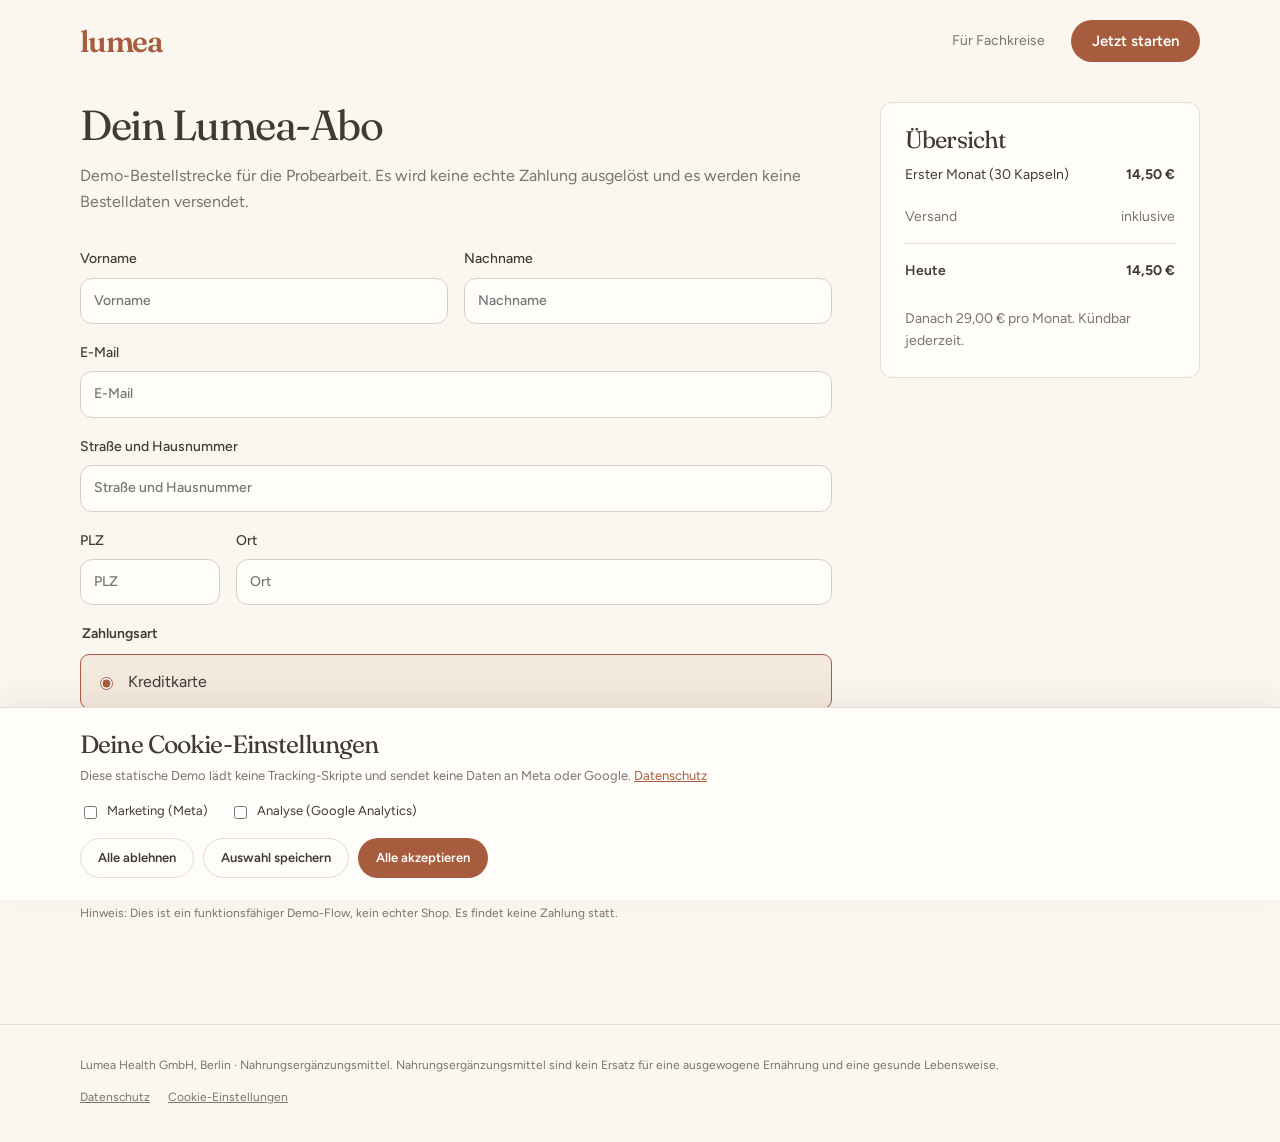
==== bestellen.html @ 2bfe5373 "Initial commit Co-authored-by: Copilot <223556219+Copilot@users.noreply.github.com>" ====
<!doctype html>
<html lang="de"><head><meta charset="utf-8"><meta name="viewport" content="width=device-width, initial-scale=1"><title>Lumea bestellen – erster Monat 14,50 €</title><meta name="description" content="Starte dein Lumea-Abo: erster Monat 14,50 €, danach 29 € pro Monat, jederzeit kündbar."><link rel="icon" href="favicon.ico"><link rel="preconnect" href="https://fonts.googleapis.com"><link rel="preconnect" href="https://fonts.gstatic.com" crossorigin><link href="https://fonts.googleapis.com/css2?family=Fraunces:ital,opsz,wght@0,9..144,400;0,9..144,600;1,9..144,400&family=Figtree:wght@400;500;600&display=swap" rel="stylesheet"><link rel="stylesheet" href="css/style.css"><script defer src="js/main.js"></script></head>
<body><div class="site-shell"><header class="site-header wrap"><a class="logo" href="index.html">lumea</a><nav class="nav"><a class="nav-muted" href="fachkreise.html">Für Fachkreise</a><a class="button button-small" href="bestellen.html">Jetzt starten</a></nav></header>
<main class="wrap checkout-layout"><form id="order-form" class="checkout-form">
<h1>Dein Lumea-Abo</h1>
<p class="muted">Demo-Bestellstrecke für die Probearbeit. Es wird keine echte Zahlung ausgelöst und es werden keine Bestelldaten versendet.</p>
<div class="field-grid"><label>Vorname<input name="firstName" autocomplete="given-name" required placeholder="Vorname"></label><label>Nachname<input name="lastName" autocomplete="family-name" required placeholder="Nachname"></label></div>
<label>E-Mail<input type="email" name="email" autocomplete="email" required placeholder="E-Mail"></label>
<label>Straße und Hausnummer<input name="street" autocomplete="street-address" required placeholder="Straße und Hausnummer"></label>
<div class="field-grid field-grid-post"><label>PLZ<input name="postcode" autocomplete="postal-code" pattern="[0-9]{5}" required placeholder="PLZ"></label><label>Ort<input name="city" autocomplete="address-level2" required placeholder="Ort"></label></div>
<fieldset><legend>Zahlungsart</legend><label class="radio-card"><input type="radio" name="payment" value="card" checked> Kreditkarte</label><label class="radio-card"><input type="radio" name="payment" value="paypal"> PayPal</label></fieldset>
<label class="checkbox-label"><input type="checkbox" required> Ich verstehe, dass mein Abo nach dem ersten Monat automatisch zu 29,00 € pro Monat weiterläuft und jederzeit kündbar ist.</label>
<button class="button button-wide" type="submit">Zahlungspflichtig bestellen</button>
<p class="tiny muted">Hinweis: Dies ist ein funktionsfähiger Demo-Flow, kein echter Shop. Es findet keine Zahlung statt.</p>
</form>
<aside class="order-summary"><h2>Übersicht</h2><div class="summary-row"><span>Erster Monat (30 Kapseln)</span><strong>14,50 €</strong></div><div class="summary-row muted"><span>Versand</span><span>inklusive</span></div><div class="summary-row summary-total"><span>Heute</span><strong>14,50 €</strong></div><p class="muted">Danach 29,00 € pro Monat. Kündbar jederzeit.</p></aside>
</main>
<footer class="site-footer"><div class="wrap footer-inner"><p>Lumea Health GmbH, Berlin · Nahrungsergänzungsmittel. Nahrungsergänzungsmittel sind kein Ersatz für eine ausgewogene Ernährung und eine gesunde Lebensweise.</p><div class="footer-links"><a href="datenschutz.html">Datenschutz</a><button class="text-button" data-open-cookies>Cookie-Einstellungen</button></div></div></footer></div>
<section class="cookie-banner" id="cookie-banner" role="dialog" aria-labelledby="cookie-title" hidden><div class="cookie-inner wrap"><h2 id="cookie-title">Deine Cookie-Einstellungen</h2><p>Diese statische Demo lädt keine Tracking-Skripte und sendet keine Daten an Meta oder Google. <a href="datenschutz.html">Datenschutz</a></p><div class="cookie-options"><label><input type="checkbox" id="consent-marketing"> Marketing (Meta)</label><label><input type="checkbox" id="consent-analytics"> Analyse (Google Analytics)</label></div><div class="cookie-actions"><button class="button button-outline" data-consent="deny">Alle ablehnen</button><button class="button button-outline" data-consent="save">Auswahl speichern</button><button class="button" data-consent="accept">Alle akzeptieren</button></div></div></section></body></html>
---- css/style.css ----
/* Lumea static demo — plain CSS, no build tools required */
:root{--bg:#faf7f1;--text:#403b32;--muted:#7a7469;--card:#fffdf9;--primary:#a75d3d;--primary-dark:#8e4b30;--sage:#e1e9dc;--sage-text:#344d3a;--ink:#34463a;--ink-text:#f7f4ea;--border:#e4ddd1;--input:#d9d0c3;--radius:12px;--display:"Fraunces",Georgia,serif;--sans:"Figtree",system-ui,sans-serif}
*{box-sizing:border-box}html{scroll-behavior:smooth}body{margin:0;background:var(--bg);color:var(--text);font-family:var(--sans);font-size:16px;line-height:1.6}a{color:inherit}button,input{font:inherit}button{cursor:pointer}.wrap{width:min(1120px,calc(100% - 48px));margin-inline:auto}.site-shell{min-height:100vh;display:flex;flex-direction:column}.site-shell main{flex:1}.site-header{display:flex;align-items:center;justify-content:space-between;padding-block:20px}.logo{font:600 30px var(--display);color:var(--primary);text-decoration:none;letter-spacing:-1.2px}.nav{display:flex;align-items:center;gap:26px;font-size:14px}.nav a{text-decoration:none}.nav-muted{color:var(--muted)}.nav-muted:hover{color:var(--text)}h1,h2,h3{font-family:var(--display);letter-spacing:-.035em;font-weight:400;line-height:1.12;margin-top:0}h1{font-size:clamp(42px,5vw,64px);margin-bottom:0}h1 em,h2 em{color:var(--primary);font-weight:400}h2{font-size:clamp(32px,4vw,42px);margin-bottom:0}h3{font-size:22px;margin-bottom:4px}p{margin-top:0}.button{display:inline-flex;align-items:center;justify-content:center;min-height:48px;padding:12px 26px;border:1px solid transparent;border-radius:999px;background:var(--primary);color:white;text-decoration:none;font-size:15px;font-weight:600;transition:background .15s,transform .15s}.button:hover{background:var(--primary-dark)}.button:active{transform:translateY(1px)}.button-small{min-height:40px;padding:8px 20px}.button-outline{background:transparent;border-color:var(--border);color:var(--text)}.button-outline:hover{background:#f0ebe2}.button-wide{width:100%;margin-top:5px}.pill{display:inline-flex;align-items:center;padding:5px 12px;border-radius:999px;background:var(--sage);color:var(--sage-text);font-size:12px;font-weight:600;margin-bottom:20px}.hero{display:grid;grid-template-columns:1fr 1fr;gap:52px;align-items:center;padding-top:12px}.hero-copy{padding-block:18px}.hero h1{font-size:clamp(44px,5vw,62px)}.lead{font-size:18px;line-height:1.65;color:var(--muted);max-width:490px;margin:22px 0 0}.hero-actions{display:flex;align-items:center;flex-wrap:wrap;gap:14px;margin-top:28px}.small{font-size:13px}.muted{color:var(--muted)}.hero-image{display:block;width:88%;height:80%;justify-self:end;aspect-ratio:8/9;object-fit:cover;border-radius:18px}.section{margin-top:108px}.section>h2{max-width:620px}.ingredient-grid{display:grid;grid-template-columns:repeat(4,1fr);gap:16px;margin-top:32px}.ingredient{padding:24px;border:1px solid var(--border);background:var(--card);border-radius:var(--radius)}.ingredient-amount{font-size:14px;color:var(--primary);margin:0}.ingredient .muted{font-size:14px;line-height:1.6;margin:16px 0 0}.founders{display:grid;grid-template-columns:2fr 1fr;gap:34px;align-items:center;padding:48px;border-radius:18px;background:var(--ink);color:var(--ink-text)}.founders h2{font-size:clamp(32px,4vw,40px)}.founders p{max-width:580px;opacity:.82;line-height:1.7;margin:20px 0 0}.benefits{padding:0;margin:0;list-style:none;display:grid;gap:12px;font-size:14px}.closing{text-align:center;max-width:720px;margin:104px auto 0;padding:0 24px 12px}.closing p{margin:18px 0 26px}.site-footer{border-top:1px solid var(--border);margin-top:90px}.footer-inner{padding-block:30px 34px;font-size:12px;line-height:1.7;color:var(--muted)}.footer-inner p{margin:0 0 10px}.footer-links{display:flex;gap:18px;align-items:center;margin-top:12px}.footer-links a,.text-button{text-decoration:underline}.text-button{border:0;background:transparent;color:inherit;padding:0;font-size:inherit}.checkout-layout{display:grid;grid-template-columns:minmax(0,1fr) 320px;gap:48px;padding-top:20px;align-items:start}.checkout-form{display:grid;gap:18px}.checkout-form h1{font-size:42px;margin-bottom:-4px}.checkout-form>label,.field-grid label,.login-card label{display:grid;gap:7px;font-size:14px;font-weight:500}.field-grid{display:grid;grid-template-columns:1fr 1fr;gap:16px}.field-grid-post{grid-template-columns:140px 1fr}input:not([type=checkbox]):not([type=radio]){width:100%;min-height:46px;padding:11px 13px;border:1px solid var(--input);border-radius:var(--radius);background:var(--card);color:var(--text);outline:none}input:focus{border-color:var(--primary)!important;box-shadow:0 0 0 3px #a75d3d20}fieldset{padding:0;margin:0;border:0;display:grid;gap:9px}legend{font-size:14px;font-weight:600;margin-bottom:8px}.radio-card{display:flex;align-items:center;gap:12px;padding:14px;border:1px solid var(--border);border-radius:9px;background:var(--card);cursor:pointer}.radio-card:has(input:checked){border-color:var(--primary);background:#f3e9df}.checkbox-label{display:flex!important;grid-template-columns:auto 1fr;align-items:flex-start;gap:10px!important;font-size:13px!important;font-weight:400!important;color:var(--muted)}input[type=checkbox],input[type=radio]{accent-color:var(--primary);margin-top:4px}.order-summary{background:var(--card);border:1px solid var(--border);border-radius:var(--radius);padding:24px;font-size:14px}.order-summary h2{font-size:24px}.summary-row{display:flex;justify-content:space-between;gap:12px;padding:10px 0}.summary-total{border-top:1px solid var(--border);font-weight:600;margin-top:4px;padding-top:16px}.order-summary p{margin:16px 0 0}.tiny{font-size:12px;line-height:1.5}.thankyou{max-width:760px;text-align:center;padding-top:92px;padding-bottom:24px}.thankyou h1{font-size:clamp(40px,5vw,58px)}.thankyou .lead{margin:24px auto}.thankyou .button{margin-top:20px}.fach-page{padding-top:24px;max-width:900px}.login-card{max-width:440px;margin:38px auto 0;padding:32px;background:var(--card);border:1px solid var(--border);border-radius:16px}.login-card h1{font-size:40px;margin-bottom:16px}.login-card form{display:grid;gap:12px;margin-top:24px}.eyebrow{text-transform:uppercase;letter-spacing:.18em;font-size:11px;color:var(--primary);font-weight:600;margin-bottom:8px}.form-error{color:#a42e2e;font-size:13px;margin:0}.fach-heading{display:flex;align-items:flex-start;justify-content:space-between;gap:24px}.fach-heading h1{font-size:clamp(34px,4vw,44px)}.subheading{font-size:29px;margin:42px 0 14px}.table-scroll{overflow-x:auto}table{border-collapse:collapse;width:100%;font-size:14px;background:var(--card)}th,td{text-align:left;padding:13px 12px;border-bottom:1px solid var(--border)}th{color:var(--muted);font-weight:500}.info-list,.safety-list{padding:0;margin:0;display:grid;gap:12px}.info-list{list-style:none}.info-list li{background:var(--card);border:1px solid var(--border);border-radius:9px;padding:16px;font-size:14px;line-height:1.65}.safety-list{padding-left:20px;font-size:14px;line-height:1.7}.privacy-page{max-width:800px;padding-top:38px}.privacy-page h1{font-size:46px;margin-bottom:30px}.privacy-page h2{font-size:27px;margin:28px 0 10px}.privacy-page p{color:var(--muted);line-height:1.75}.back-link{margin-top:32px}.cookie-banner{position:fixed;z-index:50;inset:auto 0 0;background:var(--card);border-top:1px solid var(--border);box-shadow:0 -8px 28px #2f271a12;max-height:85vh;overflow:auto}.cookie-banner[hidden],[hidden]{display:none!important}.cookie-inner{padding-block:22px}.cookie-inner h2{font-size:25px;margin-bottom:8px}.cookie-inner p{font-size:13px;max-width:850px;color:var(--muted);margin-bottom:14px}.cookie-inner p a{color:var(--primary)}.cookie-options{display:flex;gap:22px;flex-wrap:wrap;font-size:13px;margin-bottom:16px}.cookie-options label{display:flex;align-items:center;gap:7px}.cookie-actions{display:flex;flex-wrap:wrap;gap:9px}.cookie-actions .button{min-height:40px;padding:8px 17px;font-size:13px}
@media(max-width:850px){.hero{gap:30px}.ingredient-grid{grid-template-columns:repeat(2,1fr)}.founders{padding:34px;grid-template-columns:1fr 1fr}.checkout-layout{grid-template-columns:minmax(0,1fr) 280px;gap:25px}}
@media(max-width:640px){.wrap{width:calc(100% - 36px)}.site-header{padding-block:15px}.logo{font-size:27px}.nav{gap:13px;font-size:12px}.nav .button-small{padding:7px 13px;min-height:36px}.hero{grid-template-columns:1fr;gap:24px;padding-top:12px}.hero-copy{padding:8px 0 0}.hero h1{font-size:46px}.lead{font-size:16px}.hero-image{width:100%;aspect-ratio:5/4;object-position:center 38%}.section{margin-top:72px}.ingredient-grid{gap:10px}.ingredient{padding:18px}.ingredient h3{font-size:20px}.founders{grid-template-columns:1fr;padding:27px;gap:26px}.closing{margin-top:75px}.site-footer{margin-top:68px}.checkout-layout{grid-template-columns:1fr;padding-top:12px}.checkout-form h1{font-size:37px}.order-summary{grid-row:1}.field-grid{gap:10px}.field-grid-post{grid-template-columns:100px 1fr}.thankyou{padding-top:55px}.fach-heading{display:block}.fach-heading .button{margin-top:15px}.login-card{padding:24px;margin-top:20px}.subheading{font-size:25px}.cookie-inner{padding-block:16px}.cookie-actions .button{flex:1 1 auto}.footer-inner{font-size:11px}}
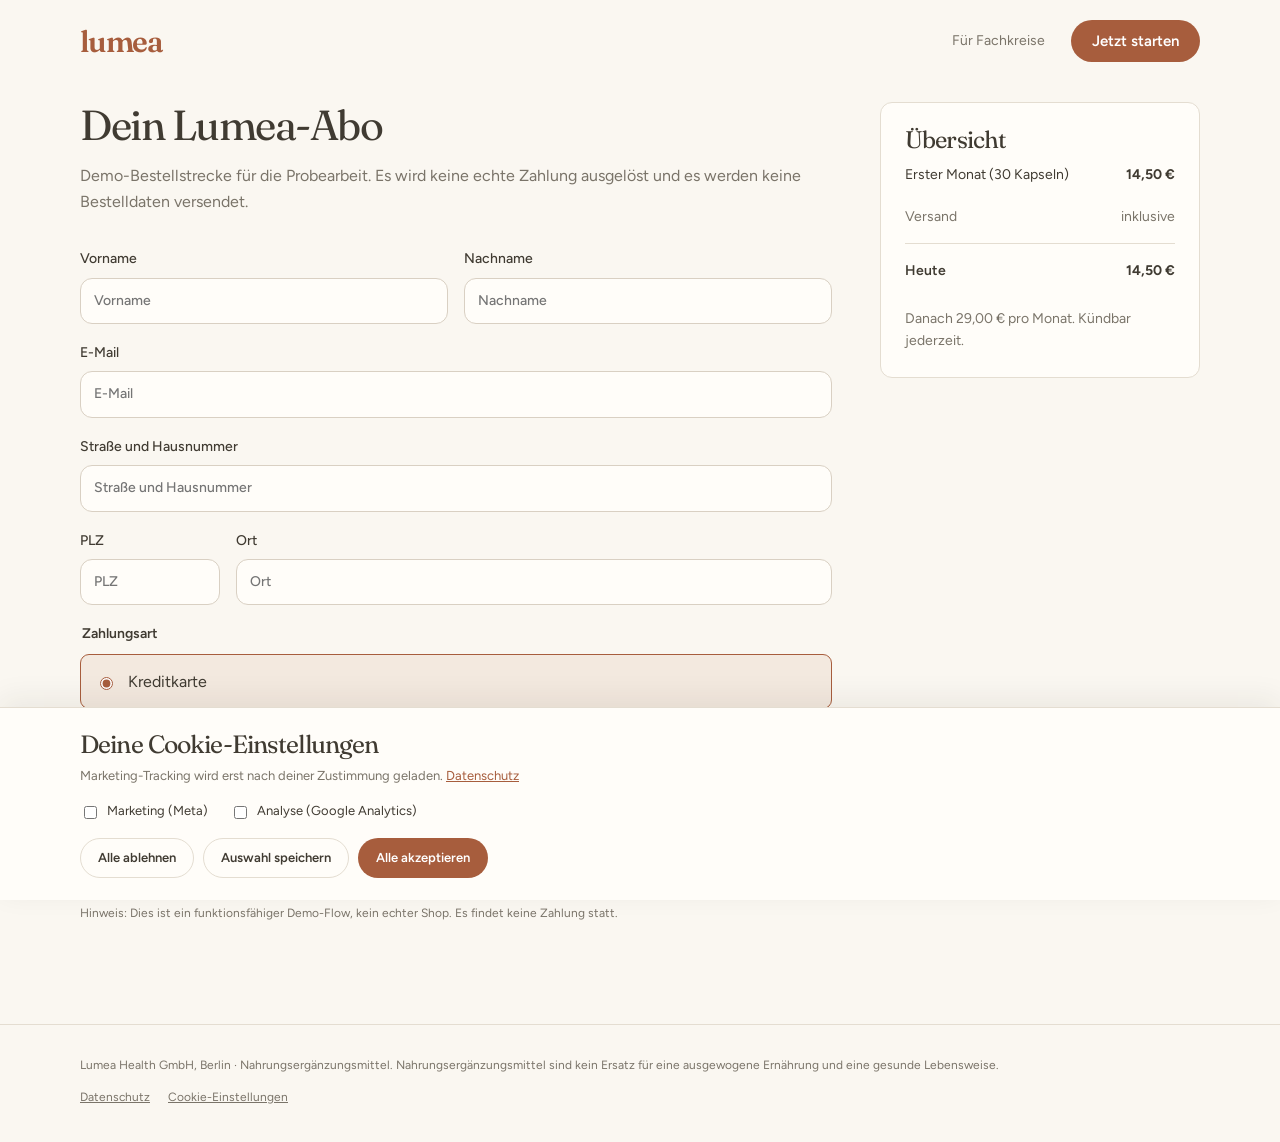
==== commit d38c8f77: "Add Meta Pixel with consent handling Co-authored-by: Copilot <223556219+Copilot@users.noreply.github" ====
--- a/bestellen.html
+++ b/bestellen.html
@@ -16,4 +16,4 @@
 <aside class="order-summary"><h2>Übersicht</h2><div class="summary-row"><span>Erster Monat (30 Kapseln)</span><strong>14,50 €</strong></div><div class="summary-row muted"><span>Versand</span><span>inklusive</span></div><div class="summary-row summary-total"><span>Heute</span><strong>14,50 €</strong></div><p class="muted">Danach 29,00 € pro Monat. Kündbar jederzeit.</p></aside>
 </main>
 <footer class="site-footer"><div class="wrap footer-inner"><p>Lumea Health GmbH, Berlin · Nahrungsergänzungsmittel. Nahrungsergänzungsmittel sind kein Ersatz für eine ausgewogene Ernährung und eine gesunde Lebensweise.</p><div class="footer-links"><a href="datenschutz.html">Datenschutz</a><button class="text-button" data-open-cookies>Cookie-Einstellungen</button></div></div></footer></div>
-<section class="cookie-banner" id="cookie-banner" role="dialog" aria-labelledby="cookie-title" hidden><div class="cookie-inner wrap"><h2 id="cookie-title">Deine Cookie-Einstellungen</h2><p>Diese statische Demo lädt keine Tracking-Skripte und sendet keine Daten an Meta oder Google. <a href="datenschutz.html">Datenschutz</a></p><div class="cookie-options"><label><input type="checkbox" id="consent-marketing"> Marketing (Meta)</label><label><input type="checkbox" id="consent-analytics"> Analyse (Google Analytics)</label></div><div class="cookie-actions"><button class="button button-outline" data-consent="deny">Alle ablehnen</button><button class="button button-outline" data-consent="save">Auswahl speichern</button><button class="button" data-consent="accept">Alle akzeptieren</button></div></div></section></body></html>+<section class="cookie-banner" id="cookie-banner" role="dialog" aria-labelledby="cookie-title" hidden><div class="cookie-inner wrap"><h2 id="cookie-title">Deine Cookie-Einstellungen</h2><p>Marketing-Tracking wird erst nach deiner Zustimmung geladen. <a href="datenschutz.html">Datenschutz</a></p><div class="cookie-options"><label><input type="checkbox" id="consent-marketing"> Marketing (Meta)</label><label><input type="checkbox" id="consent-analytics"> Analyse (Google Analytics)</label></div><div class="cookie-actions"><button class="button button-outline" data-consent="deny">Alle ablehnen</button><button class="button button-outline" data-consent="save">Auswahl speichern</button><button class="button" data-consent="accept">Alle akzeptieren</button></div></div></section></body></html>
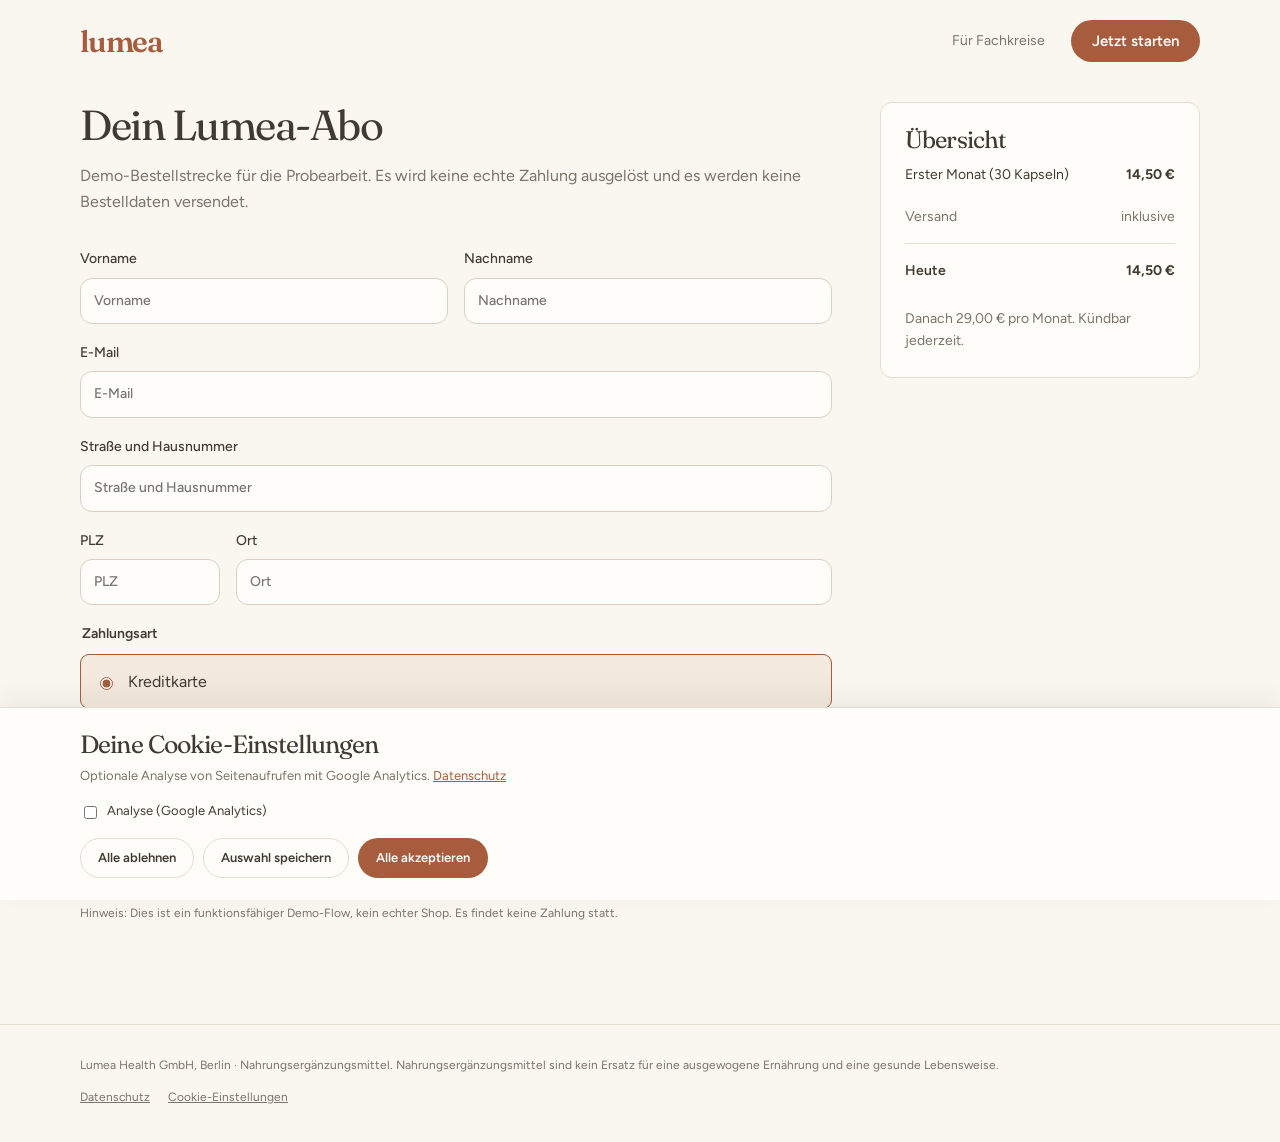
==== commit b9eae4c6: "Load Meta Pixel directly Co-authored-by: Copilot <223556219+Copilot@users.noreply.github.com>" ====
--- a/bestellen.html
+++ b/bestellen.html
@@ -1,6 +1,6 @@
 <!doctype html>
-<html lang="de"><head><meta charset="utf-8"><meta name="viewport" content="width=device-width, initial-scale=1"><title>Lumea bestellen – erster Monat 14,50 €</title><meta name="description" content="Starte dein Lumea-Abo: erster Monat 14,50 €, danach 29 € pro Monat, jederzeit kündbar."><link rel="icon" href="favicon.ico"><link rel="preconnect" href="https://fonts.googleapis.com"><link rel="preconnect" href="https://fonts.gstatic.com" crossorigin><link href="https://fonts.googleapis.com/css2?family=Fraunces:ital,opsz,wght@0,9..144,400;0,9..144,600;1,9..144,400&family=Figtree:wght@400;500;600&display=swap" rel="stylesheet"><link rel="stylesheet" href="css/style.css"><script defer src="js/main.js"></script></head>
-<body><div class="site-shell"><header class="site-header wrap"><a class="logo" href="index.html">lumea</a><nav class="nav"><a class="nav-muted" href="fachkreise.html">Für Fachkreise</a><a class="button button-small" href="bestellen.html">Jetzt starten</a></nav></header>
+<html lang="de"><head><meta charset="utf-8"><meta name="viewport" content="width=device-width, initial-scale=1"><title>Lumea bestellen – erster Monat 14,50 €</title><meta name="description" content="Starte dein Lumea-Abo: erster Monat 14,50 €, danach 29 € pro Monat, jederzeit kündbar."><link rel="icon" href="favicon.ico"><link rel="preconnect" href="https://fonts.googleapis.com"><link rel="preconnect" href="https://fonts.gstatic.com" crossorigin><link href="https://fonts.googleapis.com/css2?family=Fraunces:ital,opsz,wght@0,9..144,400;0,9..144,600;1,9..144,400&family=Figtree:wght@400;500;600&display=swap" rel="stylesheet"><link rel="stylesheet" href="css/style.css"><script defer src="js/main.js"></script><script>!function(f,b,e,v,n,t,s){if(f.fbq)return;n=f.fbq=function(){n.callMethod?n.callMethod.apply(n,arguments):n.queue.push(arguments)};if(!f._fbq)f._fbq=n;n.push=n;n.loaded=!0;n.version="2.0";n.queue=[];t=b.createElement(e);t.async=!0;t.src=v;s=b.getElementsByTagName(e)[0];s.parentNode.insertBefore(t,s)}(window,document,"script","https://connect.facebook.net/en_US/fbevents.js");fbq("init","2414924022576846");fbq("track","PageView");</script></head>
+<body><noscript><img height="1" width="1" style="display:none" src="https://www.facebook.com/tr?id=2414924022576846&ev=PageView&noscript=1" /></noscript><div class="site-shell"><header class="site-header wrap"><a class="logo" href="index.html">lumea</a><nav class="nav"><a class="nav-muted" href="fachkreise.html">Für Fachkreise</a><a class="button button-small" href="bestellen.html">Jetzt starten</a></nav></header>
 <main class="wrap checkout-layout"><form id="order-form" class="checkout-form">
 <h1>Dein Lumea-Abo</h1>
 <p class="muted">Demo-Bestellstrecke für die Probearbeit. Es wird keine echte Zahlung ausgelöst und es werden keine Bestelldaten versendet.</p>
@@ -16,4 +16,4 @@
 <aside class="order-summary"><h2>Übersicht</h2><div class="summary-row"><span>Erster Monat (30 Kapseln)</span><strong>14,50 €</strong></div><div class="summary-row muted"><span>Versand</span><span>inklusive</span></div><div class="summary-row summary-total"><span>Heute</span><strong>14,50 €</strong></div><p class="muted">Danach 29,00 € pro Monat. Kündbar jederzeit.</p></aside>
 </main>
 <footer class="site-footer"><div class="wrap footer-inner"><p>Lumea Health GmbH, Berlin · Nahrungsergänzungsmittel. Nahrungsergänzungsmittel sind kein Ersatz für eine ausgewogene Ernährung und eine gesunde Lebensweise.</p><div class="footer-links"><a href="datenschutz.html">Datenschutz</a><button class="text-button" data-open-cookies>Cookie-Einstellungen</button></div></div></footer></div>
-<section class="cookie-banner" id="cookie-banner" role="dialog" aria-labelledby="cookie-title" hidden><div class="cookie-inner wrap"><h2 id="cookie-title">Deine Cookie-Einstellungen</h2><p>Marketing-Tracking wird erst nach deiner Zustimmung geladen. <a href="datenschutz.html">Datenschutz</a></p><div class="cookie-options"><label><input type="checkbox" id="consent-marketing"> Marketing (Meta)</label><label><input type="checkbox" id="consent-analytics"> Analyse (Google Analytics)</label></div><div class="cookie-actions"><button class="button button-outline" data-consent="deny">Alle ablehnen</button><button class="button button-outline" data-consent="save">Auswahl speichern</button><button class="button" data-consent="accept">Alle akzeptieren</button></div></div></section></body></html>+<section class="cookie-banner" id="cookie-banner" role="dialog" aria-labelledby="cookie-title" hidden><div class="cookie-inner wrap"><h2 id="cookie-title">Deine Cookie-Einstellungen</h2><p>Optionale Analyse von Seitenaufrufen mit Google Analytics. <a href="datenschutz.html">Datenschutz</a></p><div class="cookie-options"><label><input type="checkbox" id="consent-analytics"> Analyse (Google Analytics)</label></div><div class="cookie-actions"><button class="button button-outline" data-consent="deny">Alle ablehnen</button><button class="button button-outline" data-consent="save">Auswahl speichern</button><button class="button" data-consent="accept">Alle akzeptieren</button></div></div></section></body></html>
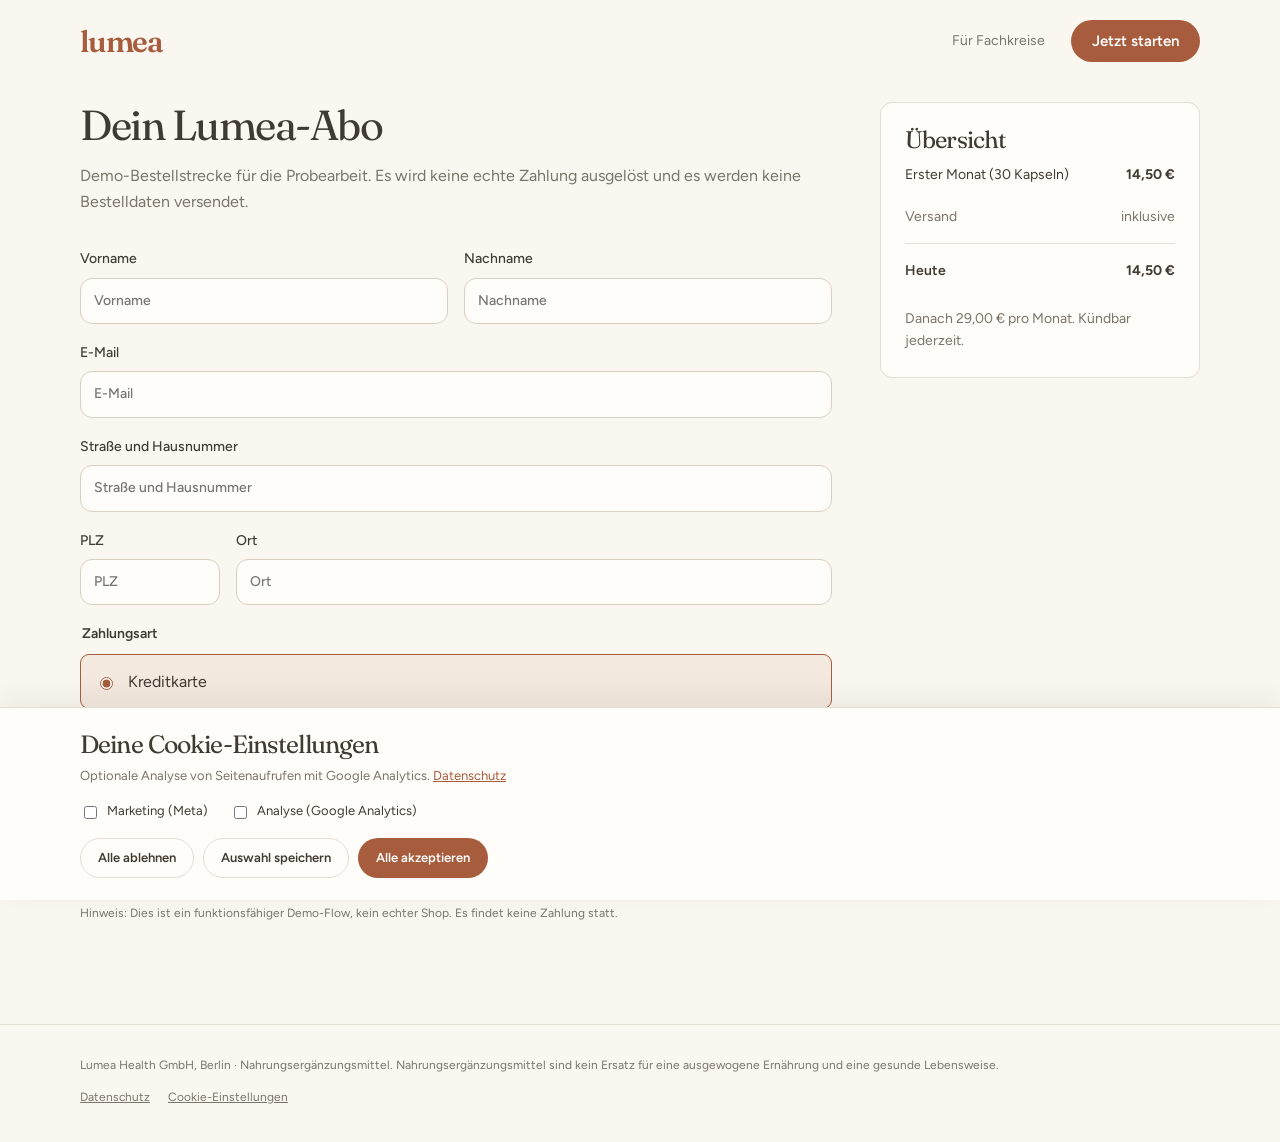
==== commit f7bab6a7: "Restore Meta consent handling Co-authored-by: Copilot <223556219+Copilot@users.noreply.github.com>" ====
--- a/bestellen.html
+++ b/bestellen.html
@@ -1,19 +1,185 @@
 <!doctype html>
-<html lang="de"><head><meta charset="utf-8"><meta name="viewport" content="width=device-width, initial-scale=1"><title>Lumea bestellen – erster Monat 14,50 €</title><meta name="description" content="Starte dein Lumea-Abo: erster Monat 14,50 €, danach 29 € pro Monat, jederzeit kündbar."><link rel="icon" href="favicon.ico"><link rel="preconnect" href="https://fonts.googleapis.com"><link rel="preconnect" href="https://fonts.gstatic.com" crossorigin><link href="https://fonts.googleapis.com/css2?family=Fraunces:ital,opsz,wght@0,9..144,400;0,9..144,600;1,9..144,400&family=Figtree:wght@400;500;600&display=swap" rel="stylesheet"><link rel="stylesheet" href="css/style.css"><script defer src="js/main.js"></script><script>!function(f,b,e,v,n,t,s){if(f.fbq)return;n=f.fbq=function(){n.callMethod?n.callMethod.apply(n,arguments):n.queue.push(arguments)};if(!f._fbq)f._fbq=n;n.push=n;n.loaded=!0;n.version="2.0";n.queue=[];t=b.createElement(e);t.async=!0;t.src=v;s=b.getElementsByTagName(e)[0];s.parentNode.insertBefore(t,s)}(window,document,"script","https://connect.facebook.net/en_US/fbevents.js");fbq("init","2414924022576846");fbq("track","PageView");</script></head>
-<body><noscript><img height="1" width="1" style="display:none" src="https://www.facebook.com/tr?id=2414924022576846&ev=PageView&noscript=1" /></noscript><div class="site-shell"><header class="site-header wrap"><a class="logo" href="index.html">lumea</a><nav class="nav"><a class="nav-muted" href="fachkreise.html">Für Fachkreise</a><a class="button button-small" href="bestellen.html">Jetzt starten</a></nav></header>
-<main class="wrap checkout-layout"><form id="order-form" class="checkout-form">
-<h1>Dein Lumea-Abo</h1>
-<p class="muted">Demo-Bestellstrecke für die Probearbeit. Es wird keine echte Zahlung ausgelöst und es werden keine Bestelldaten versendet.</p>
-<div class="field-grid"><label>Vorname<input name="firstName" autocomplete="given-name" required placeholder="Vorname"></label><label>Nachname<input name="lastName" autocomplete="family-name" required placeholder="Nachname"></label></div>
-<label>E-Mail<input type="email" name="email" autocomplete="email" required placeholder="E-Mail"></label>
-<label>Straße und Hausnummer<input name="street" autocomplete="street-address" required placeholder="Straße und Hausnummer"></label>
-<div class="field-grid field-grid-post"><label>PLZ<input name="postcode" autocomplete="postal-code" pattern="[0-9]{5}" required placeholder="PLZ"></label><label>Ort<input name="city" autocomplete="address-level2" required placeholder="Ort"></label></div>
-<fieldset><legend>Zahlungsart</legend><label class="radio-card"><input type="radio" name="payment" value="card" checked> Kreditkarte</label><label class="radio-card"><input type="radio" name="payment" value="paypal"> PayPal</label></fieldset>
-<label class="checkbox-label"><input type="checkbox" required> Ich verstehe, dass mein Abo nach dem ersten Monat automatisch zu 29,00 € pro Monat weiterläuft und jederzeit kündbar ist.</label>
-<button class="button button-wide" type="submit">Zahlungspflichtig bestellen</button>
-<p class="tiny muted">Hinweis: Dies ist ein funktionsfähiger Demo-Flow, kein echter Shop. Es findet keine Zahlung statt.</p>
-</form>
-<aside class="order-summary"><h2>Übersicht</h2><div class="summary-row"><span>Erster Monat (30 Kapseln)</span><strong>14,50 €</strong></div><div class="summary-row muted"><span>Versand</span><span>inklusive</span></div><div class="summary-row summary-total"><span>Heute</span><strong>14,50 €</strong></div><p class="muted">Danach 29,00 € pro Monat. Kündbar jederzeit.</p></aside>
-</main>
-<footer class="site-footer"><div class="wrap footer-inner"><p>Lumea Health GmbH, Berlin · Nahrungsergänzungsmittel. Nahrungsergänzungsmittel sind kein Ersatz für eine ausgewogene Ernährung und eine gesunde Lebensweise.</p><div class="footer-links"><a href="datenschutz.html">Datenschutz</a><button class="text-button" data-open-cookies>Cookie-Einstellungen</button></div></div></footer></div>
-<section class="cookie-banner" id="cookie-banner" role="dialog" aria-labelledby="cookie-title" hidden><div class="cookie-inner wrap"><h2 id="cookie-title">Deine Cookie-Einstellungen</h2><p>Optionale Analyse von Seitenaufrufen mit Google Analytics. <a href="datenschutz.html">Datenschutz</a></p><div class="cookie-options"><label><input type="checkbox" id="consent-analytics"> Analyse (Google Analytics)</label></div><div class="cookie-actions"><button class="button button-outline" data-consent="deny">Alle ablehnen</button><button class="button button-outline" data-consent="save">Auswahl speichern</button><button class="button" data-consent="accept">Alle akzeptieren</button></div></div></section></body></html>+<html lang="de">
+  <head>
+    <meta charset="utf-8" />
+    <meta name="viewport" content="width=device-width, initial-scale=1" />
+    <title>Lumea bestellen – erster Monat 14,50 €</title>
+    <meta
+      name="description"
+      content="Starte dein Lumea-Abo: erster Monat 14,50 €, danach 29 € pro Monat, jederzeit kündbar."
+    />
+    <link rel="icon" href="favicon.ico" />
+    <link rel="preconnect" href="https://fonts.googleapis.com" />
+    <link rel="preconnect" href="https://fonts.gstatic.com" crossorigin />
+    <link
+      href="https://fonts.googleapis.com/css2?family=Fraunces:ital,opsz,wght@0,9..144,400;0,9..144,600;1,9..144,400&family=Figtree:wght@400;500;600&display=swap"
+      rel="stylesheet"
+    />
+    <link rel="stylesheet" href="css/style.css" />
+    <script defer src="js/main.js"></script>
+    <script
+      async
+      src="https://www.googletagmanager.com/gtag/js?id=G-LUMEA0000"
+    ></script>
+    <script>
+      window.dataLayer = window.dataLayer || [];
+      function gtag() {
+        dataLayer.push(arguments);
+      }
+      gtag("js", new Date());
+      gtag("config", "G-LUMEA0000");
+    </script>
+  </head>
+  <body>
+    <div class="site-shell">
+      <header class="site-header wrap">
+        <a class="logo" href="index.html">lumea</a>
+        <nav class="nav">
+          <a class="nav-muted" href="fachkreise.html">Für Fachkreise</a
+          ><a class="button button-small" href="bestellen.html"
+            >Jetzt starten</a
+          >
+        </nav>
+      </header>
+      <main class="wrap checkout-layout">
+        <form id="order-form" class="checkout-form">
+          <h1>Dein Lumea-Abo</h1>
+          <p class="muted">
+            Demo-Bestellstrecke für die Probearbeit. Es wird keine echte Zahlung
+            ausgelöst und es werden keine Bestelldaten versendet.
+          </p>
+          <div class="field-grid">
+            <label
+              >Vorname<input
+                name="firstName"
+                autocomplete="given-name"
+                required
+                placeholder="Vorname" /></label
+            ><label
+              >Nachname<input
+                name="lastName"
+                autocomplete="family-name"
+                required
+                placeholder="Nachname"
+            /></label>
+          </div>
+          <label
+            >E-Mail<input
+              type="email"
+              name="email"
+              autocomplete="email"
+              required
+              placeholder="E-Mail"
+          /></label>
+          <label
+            >Straße und Hausnummer<input
+              name="street"
+              autocomplete="street-address"
+              required
+              placeholder="Straße und Hausnummer"
+          /></label>
+          <div class="field-grid field-grid-post">
+            <label
+              >PLZ<input
+                name="postcode"
+                autocomplete="postal-code"
+                pattern="[0-9]{5}"
+                required
+                placeholder="PLZ" /></label
+            ><label
+              >Ort<input
+                name="city"
+                autocomplete="address-level2"
+                required
+                placeholder="Ort"
+            /></label>
+          </div>
+          <fieldset>
+            <legend>Zahlungsart</legend>
+            <label class="radio-card"
+              ><input type="radio" name="payment" value="card" checked />
+              Kreditkarte</label
+            ><label class="radio-card"
+              ><input type="radio" name="payment" value="paypal" />
+              PayPal</label
+            >
+          </fieldset>
+          <label class="checkbox-label"
+            ><input type="checkbox" required /> Ich verstehe, dass mein Abo nach
+            dem ersten Monat automatisch zu 29,00 € pro Monat weiterläuft und
+            jederzeit kündbar ist.</label
+          >
+          <button class="button button-wide" type="submit">
+            Zahlungspflichtig bestellen
+          </button>
+          <p class="tiny muted">
+            Hinweis: Dies ist ein funktionsfähiger Demo-Flow, kein echter Shop.
+            Es findet keine Zahlung statt.
+          </p>
+        </form>
+        <aside class="order-summary">
+          <h2>Übersicht</h2>
+          <div class="summary-row">
+            <span>Erster Monat (30 Kapseln)</span><strong>14,50 €</strong>
+          </div>
+          <div class="summary-row muted">
+            <span>Versand</span><span>inklusive</span>
+          </div>
+          <div class="summary-row summary-total">
+            <span>Heute</span><strong>14,50 €</strong>
+          </div>
+          <p class="muted">Danach 29,00 € pro Monat. Kündbar jederzeit.</p>
+        </aside>
+      </main>
+      <footer class="site-footer">
+        <div class="wrap footer-inner">
+          <p>
+            Lumea Health GmbH, Berlin · Nahrungsergänzungsmittel.
+            Nahrungsergänzungsmittel sind kein Ersatz für eine ausgewogene
+            Ernährung und eine gesunde Lebensweise.
+          </p>
+          <div class="footer-links">
+            <a href="datenschutz.html">Datenschutz</a
+            ><button class="text-button" data-open-cookies>
+              Cookie-Einstellungen
+            </button>
+          </div>
+        </div>
+      </footer>
+    </div>
+    <section
+      class="cookie-banner"
+      id="cookie-banner"
+      role="dialog"
+      aria-labelledby="cookie-title"
+      hidden
+    >
+      <div class="cookie-inner wrap">
+        <h2 id="cookie-title">Deine Cookie-Einstellungen</h2>
+        <p>
+          Optionale Analyse von Seitenaufrufen mit Google Analytics.
+          <a href="datenschutz.html">Datenschutz</a>
+        </p>
+        <div class="cookie-options">
+          <label
+            ><input type="checkbox" id="consent-marketing" /> Marketing
+            (Meta)</label
+          >
+          <label
+            ><input type="checkbox" id="consent-analytics" /> Analyse (Google
+            Analytics)</label
+          >
+        </div>
+        <div class="cookie-actions">
+          <button class="button button-outline" data-consent="deny">
+            Alle ablehnen</button
+          ><button class="button button-outline" data-consent="save">
+            Auswahl speichern</button
+          ><button class="button" data-consent="accept">
+            Alle akzeptieren
+          </button>
+        </div>
+      </div>
+    </section>
+  </body>
+</html>
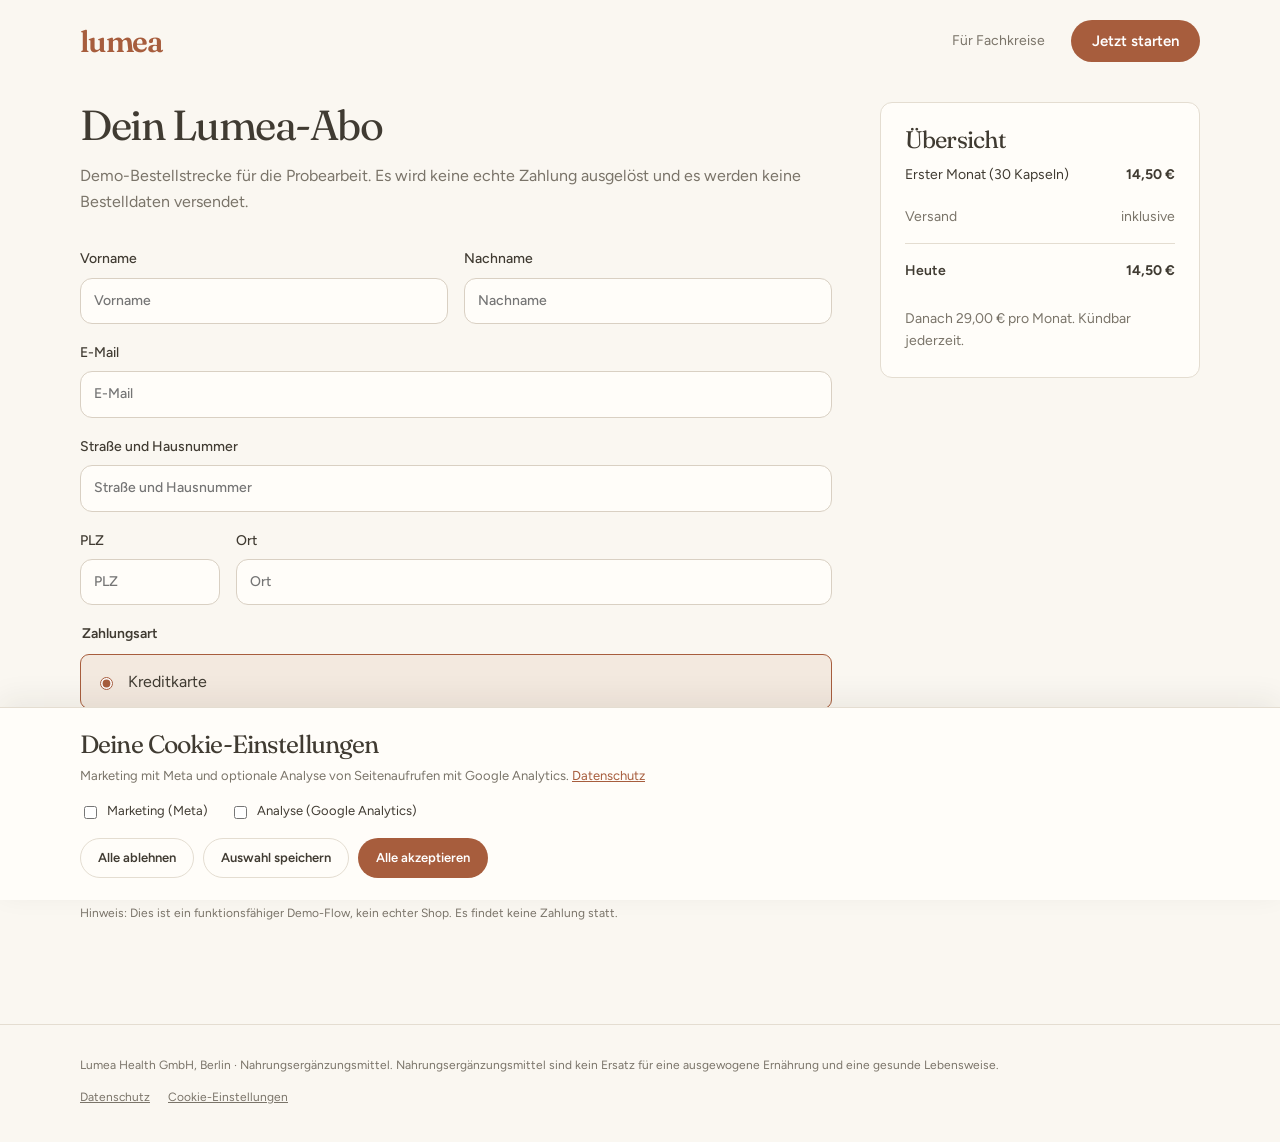
==== commit 25909915: "Track checkout and subscription events Co-authored-by: Copilot <223556219+Copilot@users.noreply.gith" ====
--- a/bestellen.html
+++ b/bestellen.html
@@ -157,7 +157,8 @@
       <div class="cookie-inner wrap">
         <h2 id="cookie-title">Deine Cookie-Einstellungen</h2>
         <p>
-          Optionale Analyse von Seitenaufrufen mit Google Analytics.
+          Marketing mit Meta und optionale Analyse von Seitenaufrufen mit Google
+          Analytics.
           <a href="datenschutz.html">Datenschutz</a>
         </p>
         <div class="cookie-options">
